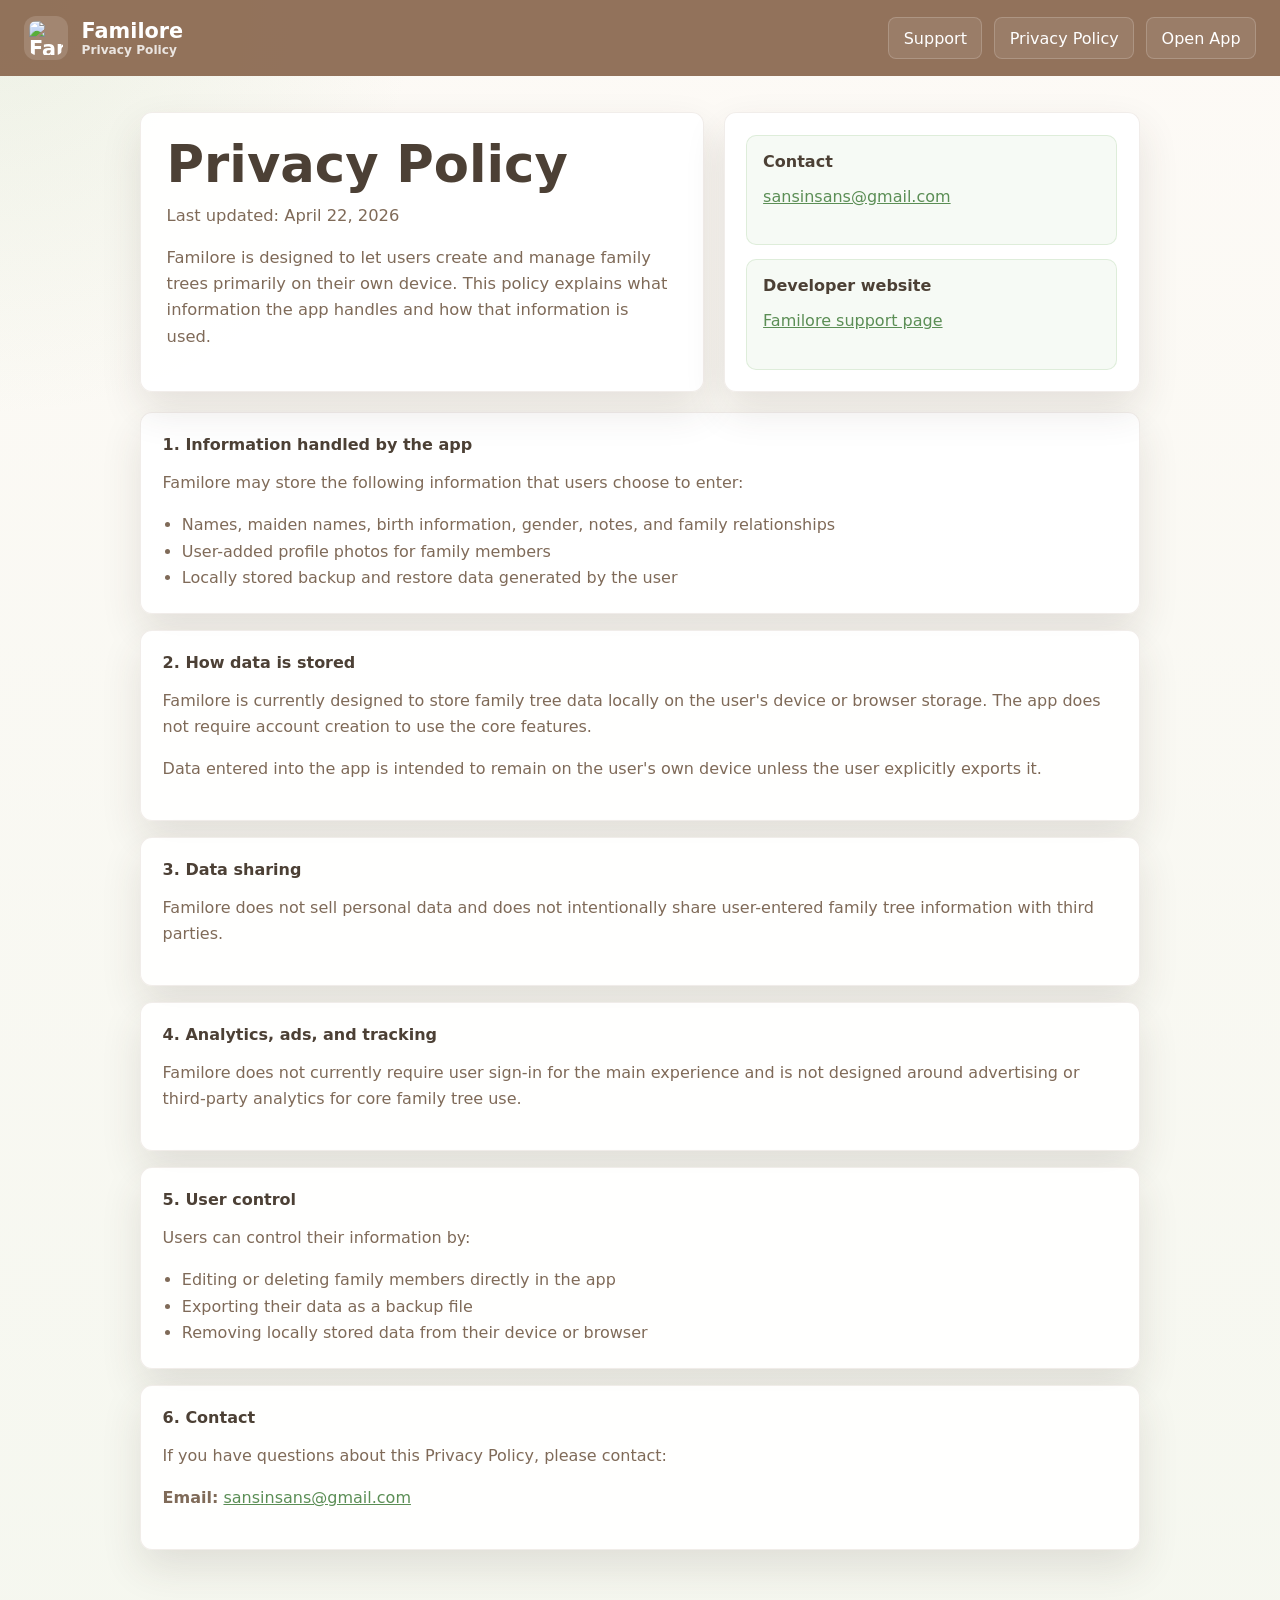
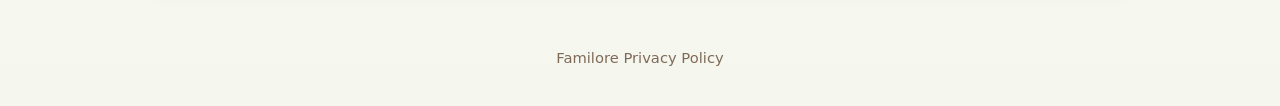
==== privacy.html @ 7b82ca79 "Add files via upload" ====
<!DOCTYPE html>
<html lang="en">
<head>
    <meta charset="UTF-8">
    <meta name="viewport" content="width=device-width, initial-scale=1.0">
    <title>Familore | Privacy Policy</title>
    <meta name="description" content="Privacy Policy for Familore.">
    <link rel="icon" href="assets/familore-icon.svg" type="image/svg+xml">
    <link rel="stylesheet" href="legal.css">
</head>
<body>
    <div class="legal-shell">
        <div class="legal-vine legal-vine-left" aria-hidden="true"></div>
        <div class="legal-vine legal-vine-right" aria-hidden="true"></div>

        <header class="legal-topbar">
            <div class="brand">
                <img src="assets/familore-icon.svg" alt="Familore icon">
                <div>
                    Familore
                    <small>Privacy Policy</small>
                </div>
            </div>
            <nav class="top-links" aria-label="Primary">
                <a href="support.html">Support</a>
                <a href="privacy.html">Privacy Policy</a>
                <a href="index.html">Open App</a>
            </nav>
        </header>

        <main class="legal-main">
            <section class="hero">
                <div class="panel hero-copy">
                    <h1>Privacy Policy</h1>
                    <p>Last updated: April 22, 2026</p>
                    <p>
                        Familore is designed to let users create and manage family trees primarily
                        on their own device. This policy explains what information the app handles
                        and how that information is used.
                    </p>
                </div>

                <aside class="panel hero-side">
                    <div class="hero-side-card">
                        <strong>Contact</strong>
                        <p><a href="mailto:sansinsans@gmail.com">sansinsans@gmail.com</a></p>
                    </div>
                    <div class="hero-side-card">
                        <strong>Developer website</strong>
                        <p><a href="support.html">Familore support page</a></p>
                    </div>
                </aside>
            </section>

            <section class="panel section">
                <h2>1. Information handled by the app</h2>
                <p>Familore may store the following information that users choose to enter:</p>
                <ul>
                    <li>Names, maiden names, birth information, gender, notes, and family relationships</li>
                    <li>User-added profile photos for family members</li>
                    <li>Locally stored backup and restore data generated by the user</li>
                </ul>
            </section>

            <section class="panel section">
                <h2>2. How data is stored</h2>
                <p>
                    Familore is currently designed to store family tree data locally on the user's
                    device or browser storage. The app does not require account creation to use the
                    core features.
                </p>
                <p>
                    Data entered into the app is intended to remain on the user's own device unless
                    the user explicitly exports it.
                </p>
            </section>

            <section class="panel section">
                <h2>3. Data sharing</h2>
                <p>
                    Familore does not sell personal data and does not intentionally share user-entered
                    family tree information with third parties.
                </p>
            </section>

            <section class="panel section">
                <h2>4. Analytics, ads, and tracking</h2>
                <p>
                    Familore does not currently require user sign-in for the main experience and is
                    not designed around advertising or third-party analytics for core family tree use.
                </p>
            </section>

            <section class="panel section">
                <h2>5. User control</h2>
                <p>Users can control their information by:</p>
                <ul>
                    <li>Editing or deleting family members directly in the app</li>
                    <li>Exporting their data as a backup file</li>
                    <li>Removing locally stored data from their device or browser</li>
                </ul>
            </section>

            <section class="panel section">
                <h2>6. Contact</h2>
                <p>
                    If you have questions about this Privacy Policy, please contact:
                </p>
                <p>
                    <strong>Email:</strong>
                    <a href="mailto:sansinsans@gmail.com">sansinsans@gmail.com</a>
                </p>
            </section>
        </main>

        <footer class="legal-footer">
            Familore Privacy Policy
        </footer>
    </div>
</body>
</html>
---- legal.css ----
:root {
    --bg: #fbf8f3;
    --paper: rgba(255, 255, 255, 0.92);
    --text: #4c4035;
    --muted: #7f6a58;
    --green: #8bc17d;
    --green-dark: #5b8e55;
    --brown: #8c6a51;
    --brown-dark: #634b38;
    --line: rgba(140, 106, 81, 0.12);
    --shadow: 0 18px 40px rgba(67, 53, 42, 0.12);
}

* {
    box-sizing: border-box;
}

html {
    scroll-behavior: smooth;
}

body {
    margin: 0;
    font-family: Inter, ui-sans-serif, system-ui, -apple-system, BlinkMacSystemFont, "Segoe UI", sans-serif;
    color: var(--text);
    background:
        radial-gradient(circle at top left, rgba(155, 195, 140, 0.16), transparent 26rem),
        linear-gradient(180deg, #fdfaf6 0%, #f5f7ef 100%);
}

a {
    color: var(--green-dark);
}

.legal-shell {
    min-height: 100vh;
    position: relative;
    overflow: hidden;
}

.legal-vine {
    position: fixed;
    top: 0;
    bottom: 0;
    width: 220px;
    opacity: 0.18;
    pointer-events: none;
    background-repeat: repeat-y;
    background-size: 170px auto;
}

.legal-vine-left {
    left: 0;
    background-image: url("assets/vine-left.png");
    background-position: left top;
}

.legal-vine-right {
    right: 0;
    background-image: url("assets/vine-right.png");
    background-position: right top;
}

.legal-topbar {
    position: relative;
    z-index: 1;
    display: flex;
    align-items: center;
    justify-content: space-between;
    gap: 1rem;
    padding: 1rem 1.5rem;
    background: rgba(140, 106, 81, 0.94);
    color: white;
}

.brand {
    display: flex;
    align-items: center;
    gap: 0.85rem;
    font-weight: 800;
    font-size: 1.3rem;
}

.brand img {
    width: 44px;
    height: 44px;
    border-radius: 12px;
    background: rgba(255, 255, 255, 0.14);
    padding: 5px;
}

.brand small {
    display: block;
    font-size: 0.76rem;
    font-weight: 600;
    color: rgba(255, 255, 255, 0.82);
}

.top-links {
    display: flex;
    flex-wrap: wrap;
    gap: 0.75rem;
}

.top-links a {
    text-decoration: none;
    color: white;
    padding: 0.65rem 0.9rem;
    border-radius: 8px;
    border: 1px solid rgba(255, 255, 255, 0.18);
    background: rgba(255, 255, 255, 0.08);
}

.legal-main {
    position: relative;
    z-index: 1;
    width: min(100%, 1040px);
    margin: 0 auto;
    padding: 2.25rem 1.25rem 4rem;
}

.hero {
    display: grid;
    grid-template-columns: 1.15fr 0.85fr;
    gap: 1.25rem;
    align-items: stretch;
    margin-bottom: 1.25rem;
}

.panel {
    background: var(--paper);
    border: 1px solid var(--line);
    border-radius: 12px;
    box-shadow: var(--shadow);
}

.hero-copy {
    padding: 1.6rem;
}

.hero-copy h1 {
    margin: 0 0 0.9rem;
    font-size: clamp(2rem, 4vw, 3.2rem);
    line-height: 0.98;
}

.hero-copy p {
    margin: 0 0 1rem;
    color: var(--muted);
    line-height: 1.6;
    font-size: 1.02rem;
}

.hero-actions {
    display: flex;
    flex-wrap: wrap;
    gap: 0.75rem;
    margin-top: 1.15rem;
}

.hero-actions a,
.button-link {
    display: inline-flex;
    align-items: center;
    justify-content: center;
    min-height: 44px;
    padding: 0 1rem;
    border-radius: 8px;
    text-decoration: none;
    font-weight: 800;
}

.button-link-primary {
    background: var(--brown-dark);
    color: white;
}

.button-link-secondary {
    background: rgba(91, 142, 85, 0.12);
    color: var(--green-dark);
}

.hero-side {
    padding: 1.35rem;
    display: grid;
    gap: 0.9rem;
}

.hero-side-card {
    border-radius: 10px;
    padding: 1rem;
    background: rgba(139, 193, 125, 0.08);
    border: 1px solid rgba(139, 193, 125, 0.22);
}

.hero-side-card strong,
.section h2 {
    font-size: 1rem;
}

.section {
    margin-top: 1rem;
    padding: 1.35rem;
}

.section h2 {
    margin: 0 0 0.85rem;
}

.section p,
.section li {
    color: var(--muted);
    line-height: 1.65;
}

.section ul {
    margin: 0.4rem 0 0;
    padding-left: 1.2rem;
}

.grid-two {
    display: grid;
    grid-template-columns: 1fr 1fr;
    gap: 1rem;
}

.meta-list {
    display: grid;
    gap: 0.8rem;
}

.meta-item {
    padding: 0.95rem 1rem;
    border-radius: 10px;
    border: 1px solid var(--line);
    background: rgba(255, 255, 255, 0.65);
}

.meta-item span {
    display: block;
    color: var(--muted);
    font-size: 0.82rem;
    margin-top: 0.35rem;
}

.legal-footer {
    margin-top: 1.2rem;
    padding: 1rem 1.25rem 2.5rem;
    text-align: center;
    color: var(--muted);
    font-size: 0.92rem;
}

@media (max-width: 820px) {
    .legal-vine {
        width: 130px;
        background-size: 110px auto;
    }

    .legal-topbar {
        align-items: flex-start;
        flex-direction: column;
    }

    .hero,
    .grid-two {
        grid-template-columns: 1fr;
    }

    .hero-copy,
    .hero-side,
    .section {
        padding: 1.1rem;
    }
}
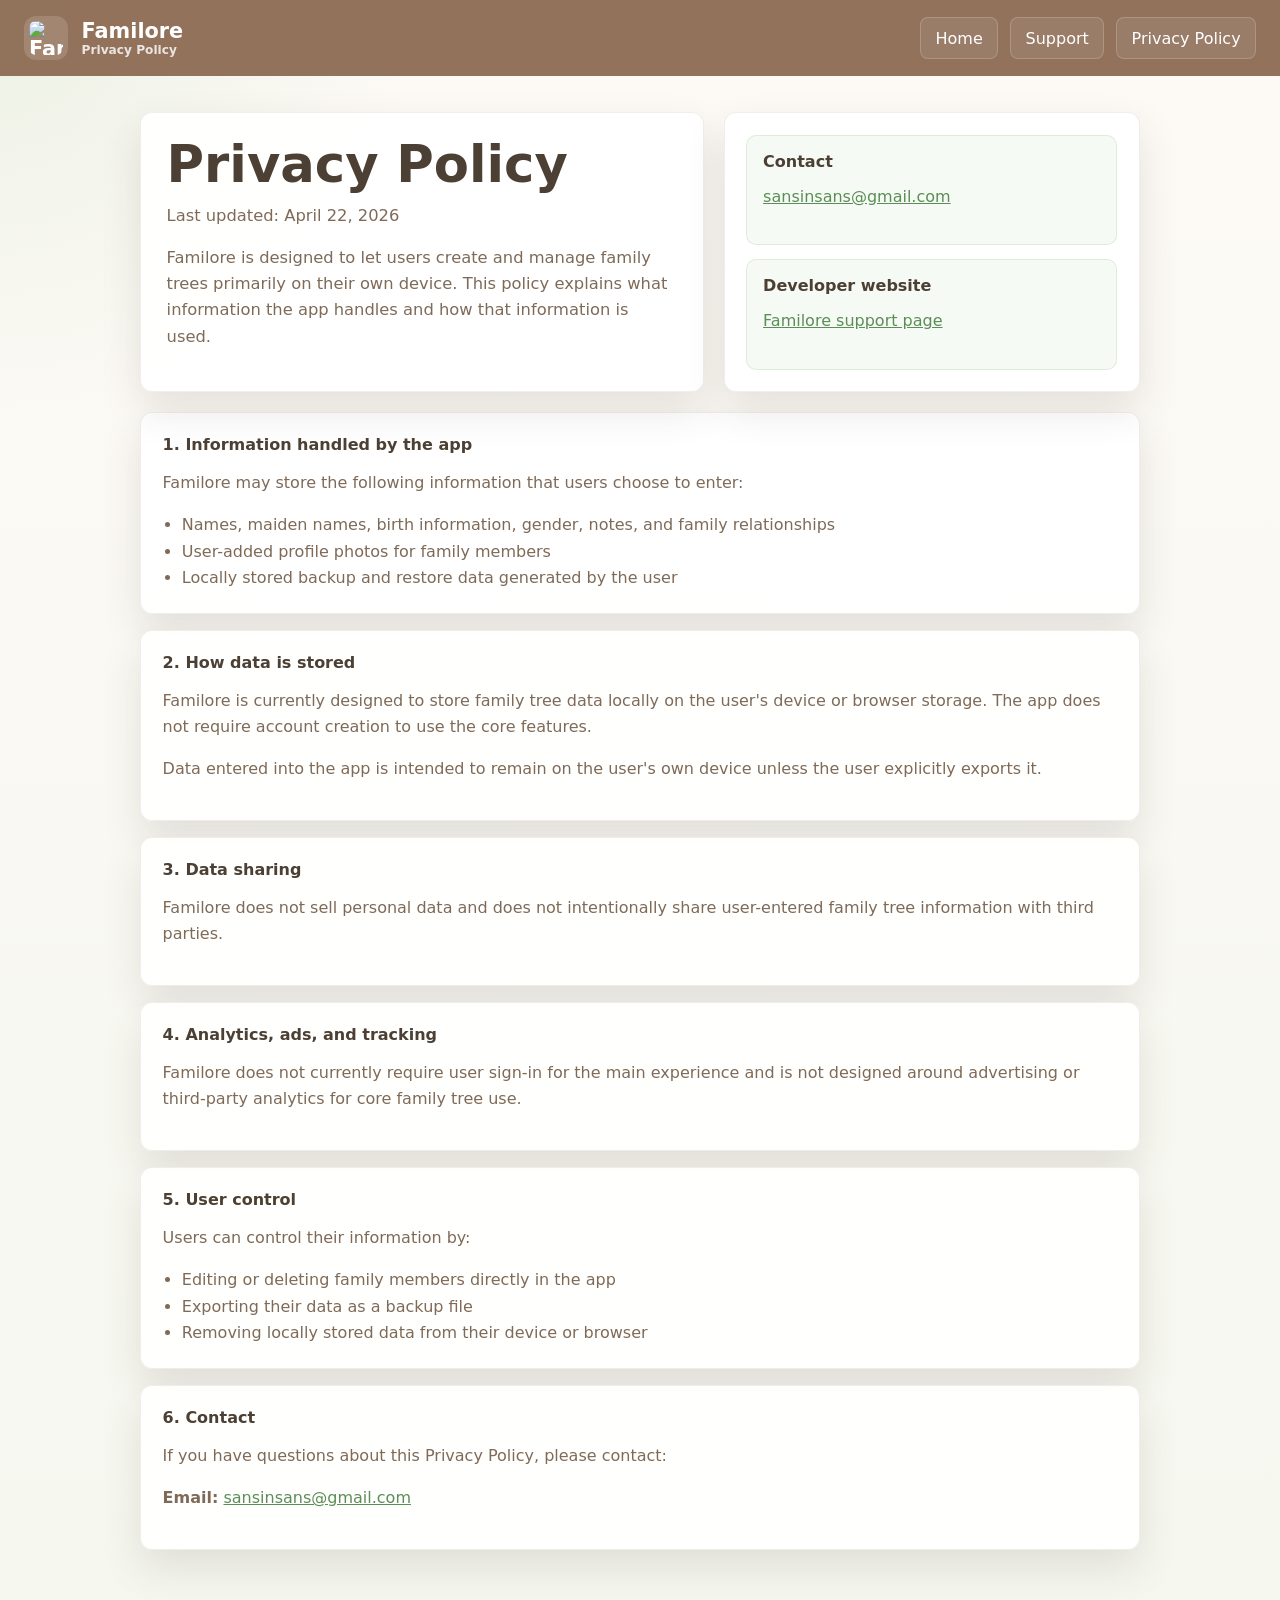
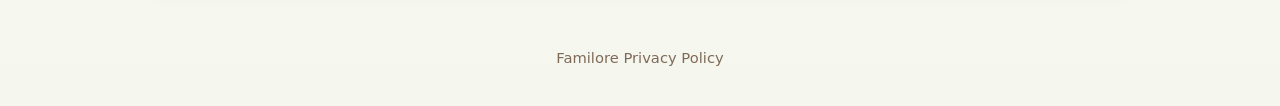
==== commit 8be0776d: "Update privacy.html" ====
--- a/privacy.html
+++ b/privacy.html
@@ -22,9 +22,9 @@
                 </div>
             </div>
             <nav class="top-links" aria-label="Primary">
+                <a href="index.html">Home</a>
                 <a href="support.html">Support</a>
                 <a href="privacy.html">Privacy Policy</a>
-                <a href="index.html">Open App</a>
             </nav>
         </header>
 
